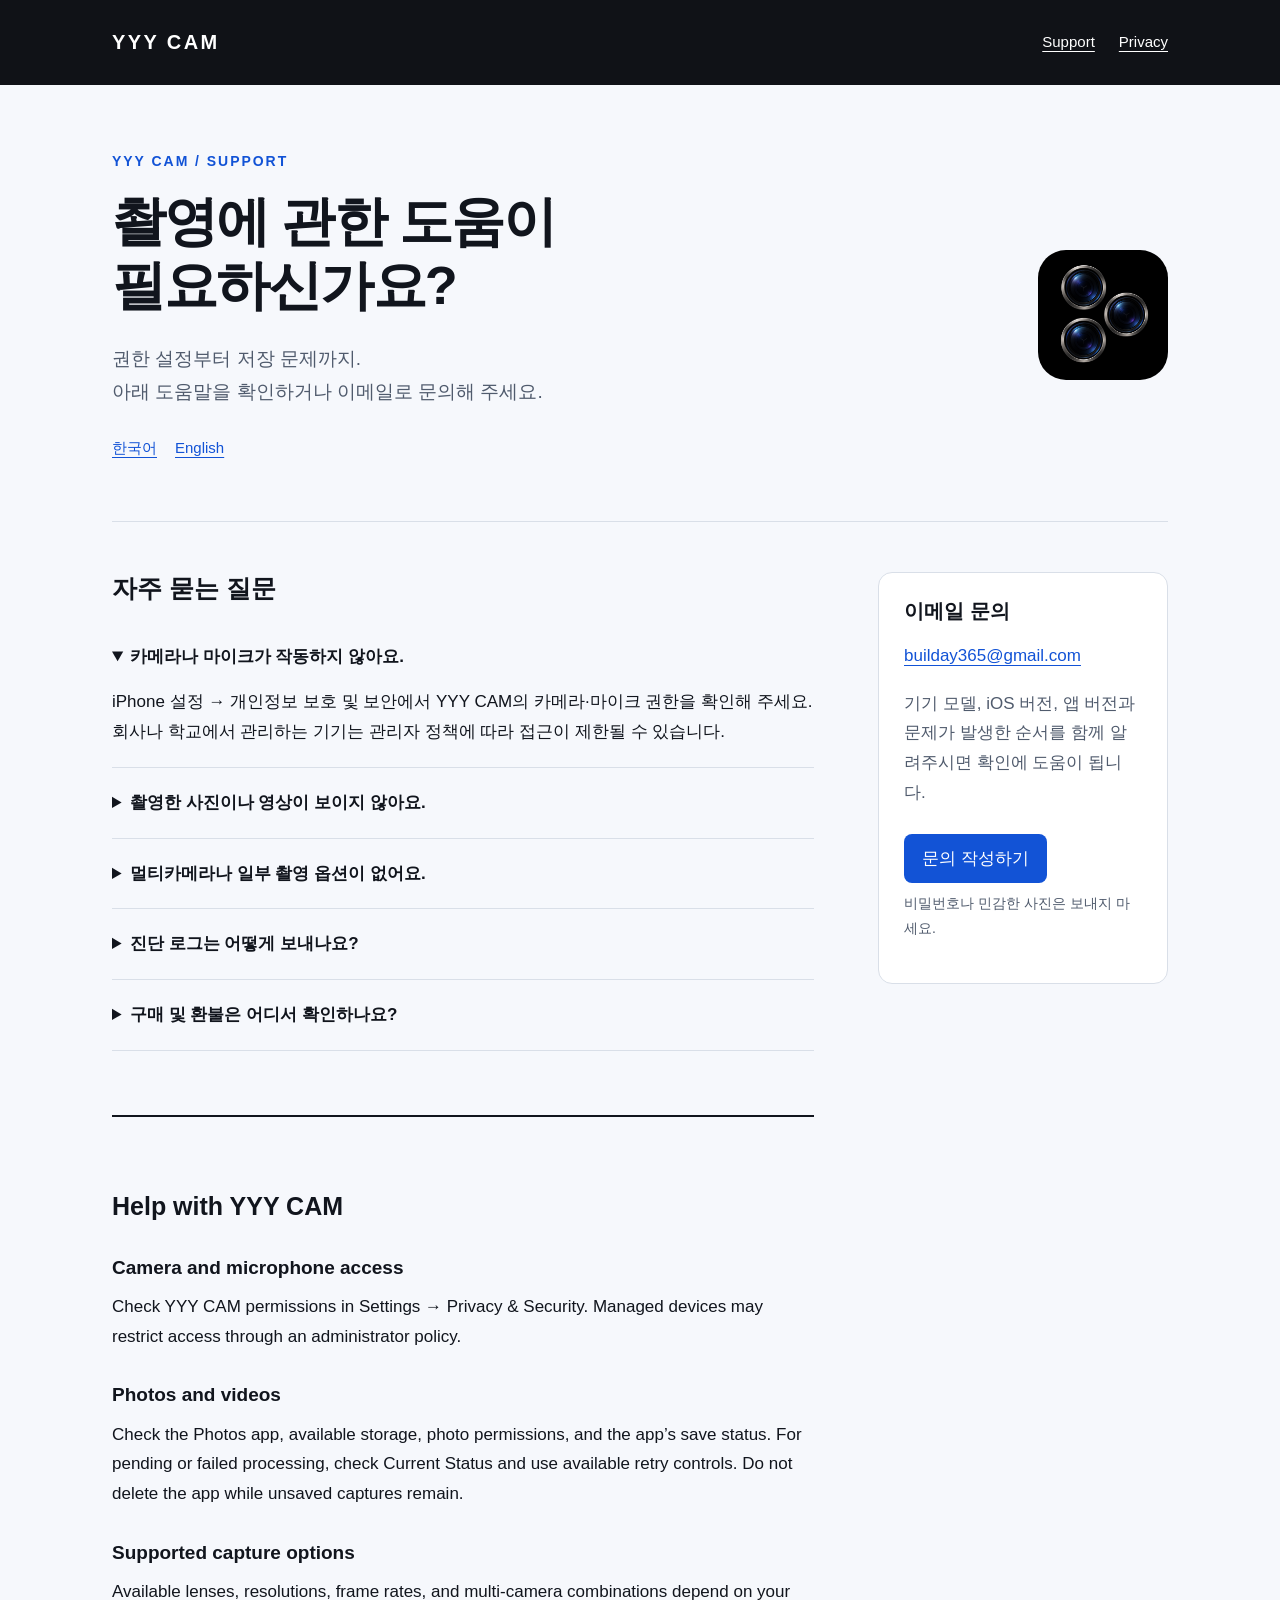
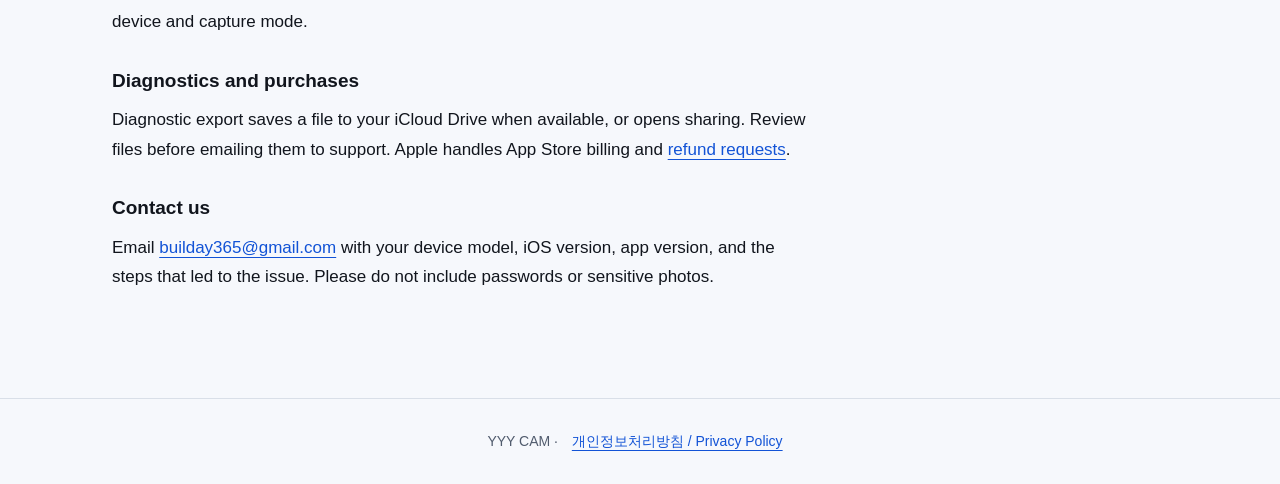
==== index.html @ 230d3377 "Publish YYY CAM support and privacy pages" ====
<!doctype html><html lang="ko"><head><meta charset="utf-8"><meta name="viewport" content="width=device-width,initial-scale=1"><title>YYY CAM — 고객지원 / Support</title><meta name="description" content="YYY CAM 고객지원, 촬영 및 권한 안내, 문의 연락처. YYY CAM support and contact information."><link rel="stylesheet" href="./style.css"><link rel="icon" href="./icon.png" type="image/png"></head><body><header><nav aria-label="주 메뉴"><a class="brand" href="./">YYY CAM</a><div class="links"><a href="./" aria-current="page">Support</a><a href="./privacy/">Privacy</a></div></nav></header><main><div class="intro"><div><div class="eyebrow">YYY CAM / SUPPORT</div><h1>촬영에 관한 도움이<br>필요하신가요?</h1><p class="lead">권한 설정부터 저장 문제까지.<br>아래 도움말을 확인하거나 이메일로 문의해 주세요.</p><div class="language"><a href="#ko">한국어</a><a href="#en" lang="en">English</a></div></div><img src="./icon.png" alt="YYY CAM 앱 아이콘" width="130" height="130"></div><div class="layout"><div><section id="ko"><h2>자주 묻는 질문</h2><details open><summary>카메라나 마이크가 작동하지 않아요.</summary><p>iPhone 설정 → 개인정보 보호 및 보안에서 YYY CAM의 카메라·마이크 권한을 확인해 주세요. 회사나 학교에서 관리하는 기기는 관리자 정책에 따라 접근이 제한될 수 있습니다.</p></details><details><summary>촬영한 사진이나 영상이 보이지 않아요.</summary><p>사진 앱의 최근 항목과 YYY CAM의 저장 상태를 확인해 주세요. 사진 접근 권한과 기기 저장 공간도 확인해 주세요. 처리 중이거나 저장에 실패한 항목이 있으면 앱의 Current Status에서 상태를 확인하고 제공되는 재시도를 사용해 주세요. 아직 저장되지 않은 항목이 있다면 앱을 삭제하지 마세요.</p></details><details><summary>멀티카메라나 일부 촬영 옵션이 없어요.</summary><p>렌즈 조합, 해상도, 프레임률 및 멀티카메라 기능은 기기와 선택한 촬영 모드에 따라 달라집니다. 앱에서 지원되는 조합을 선택해 주세요.</p></details><details><summary>진단 로그는 어떻게 보내나요?</summary><p>지원 담당자의 안내에 따라 앱의 진단 로그 내보내기를 사용할 수 있습니다. iCloud Drive를 사용할 수 있으면 사용자 계정의 iCloud Drive에 저장하며, 사용할 수 없으면 공유 화면이 표시됩니다. 보내기 전에 내용을 확인하고 필요한 파일만 이메일에 첨부해 주세요.</p></details><details><summary>구매 및 환불은 어디서 확인하나요?</summary><p>App Store 구매는 Apple이 처리합니다. 구매 내역 및 환불 요청은 <a href="https://reportaproblem.apple.com/">Apple 문제 신고</a>에서 확인하실 수 있습니다. 환불 가능 여부는 Apple이 결정합니다.</p></details></section><section id="en" class="english" lang="en"><h2>Help with YYY CAM</h2><h3>Camera and microphone access</h3><p>Check YYY CAM permissions in Settings → Privacy &amp; Security. Managed devices may restrict access through an administrator policy.</p><h3>Photos and videos</h3><p>Check the Photos app, available storage, photo permissions, and the app’s save status. For pending or failed processing, check Current Status and use available retry controls. Do not delete the app while unsaved captures remain.</p><h3>Supported capture options</h3><p>Available lenses, resolutions, frame rates, and multi-camera combinations depend on your device and capture mode.</p><h3>Diagnostics and purchases</h3><p>Diagnostic export saves a file to your iCloud Drive when available, or opens sharing. Review files before emailing them to support. Apple handles App Store billing and <a href="https://reportaproblem.apple.com/">refund requests</a>.</p><h3>Contact us</h3><p>Email <a href="mailto:builday365@gmail.com">builday365@gmail.com</a> with your device model, iOS version, app version, and the steps that led to the issue. Please do not include passwords or sensitive photos.</p></section></div><aside class="contact"><h2>이메일 문의</h2><p><a href="mailto:builday365@gmail.com">builday365@gmail.com</a></p><p class="muted">기기 모델, iOS 버전, 앱 버전과 문제가 발생한 순서를 함께 알려주시면 확인에 도움이 됩니다.</p><a class="button" href="mailto:builday365@gmail.com?subject=YYY%20CAM%20Support">문의 작성하기</a><p class="meta">비밀번호나 민감한 사진은 보내지 마세요.</p></aside></div></main><footer>YYY CAM · <a href="./privacy/">개인정보처리방침 / Privacy Policy</a></footer></body></html>
---- style.css ----
:root{color-scheme:light;--ink:#11151d;--muted:#505b6d;--line:#d9dfe8;--blue:#1253d6}*{box-sizing:border-box}html{scroll-behavior:smooth}body{margin:0;background:#f6f8fc;color:var(--ink);font:17px/1.75 -apple-system,BlinkMacSystemFont,"Segoe UI",sans-serif}a{color:var(--blue);text-underline-offset:4px}a:hover{text-decoration-thickness:2px}a:focus-visible,summary:focus-visible{outline:3px solid #437df1;outline-offset:5px}header{background:#101217;color:#fff}nav{max-width:1120px;margin:auto;padding:25px 32px;display:flex;align-items:center;justify-content:space-between;gap:24px;flex-wrap:wrap}nav a{color:inherit}nav .brand{font-size:20px;letter-spacing:.12em;font-weight:750;text-decoration:none}nav .links{display:flex;gap:24px;font-size:15px}main{max-width:1120px;margin:auto;padding:64px 32px 88px}.intro{display:grid;grid-template-columns:1fr auto;gap:36px;align-items:center;padding-bottom:40px;border-bottom:1px solid var(--line)}.intro img{width:130px;border-radius:28px}.eyebrow{font-size:14px;letter-spacing:.14em;color:var(--blue);font-weight:700}h1{font-size:clamp(32px,5vw,54px);line-height:1.2;letter-spacing:-.035em;margin:15px 0 24px}h2{font-size:25px;line-height:1.35;margin:38px 0 16px}h3{font-size:19px;margin:27px 0 8px}p{margin:0 0 18px}p.lead{max-width:660px;color:var(--muted);font-size:19px}.layout{display:grid;grid-template-columns:minmax(0,1fr) 290px;gap:64px;padding-top:12px}.contact{align-self:start;margin-top:38px;padding:25px;background:#fff;border:1px solid var(--line);border-radius:14px}.contact h2{margin-top:0;font-size:20px}.contact a{overflow-wrap:anywhere}.button{display:inline-block;padding:10px 18px;border-radius:8px;background:var(--blue);color:white;text-decoration:none;margin:8px 0}.muted,.meta{color:var(--muted)}.meta{font-size:14px}details{border-bottom:1px solid var(--line);padding:20px 0}summary{font-weight:650;cursor:pointer}details p{margin:16px 0 0}.language{display:inline-flex;gap:18px;margin:8px 0 20px;font-size:15px}.policy{max-width:800px}.policy section{scroll-margin-top:24px}.english{margin-top:64px;padding-top:35px;border-top:2px solid var(--ink)}ul{padding-left:24px}li{margin-bottom:8px}footer{border-top:1px solid var(--line);padding:30px 32px;text-align:center;font-size:14px;color:var(--muted)}footer a{margin:0 10px}@media(max-width:760px){nav{padding:20px}.links{gap:15px!important}main{padding:38px 22px 60px}.layout{grid-template-columns:1fr;gap:4px}.intro{gap:20px}.intro img{width:80px;border-radius:18px}.lead{font-size:17px!important}.contact{margin-top:25px}h1{font-size:36px}}@media(prefers-reduced-motion:reduce){html{scroll-behavior:auto}}
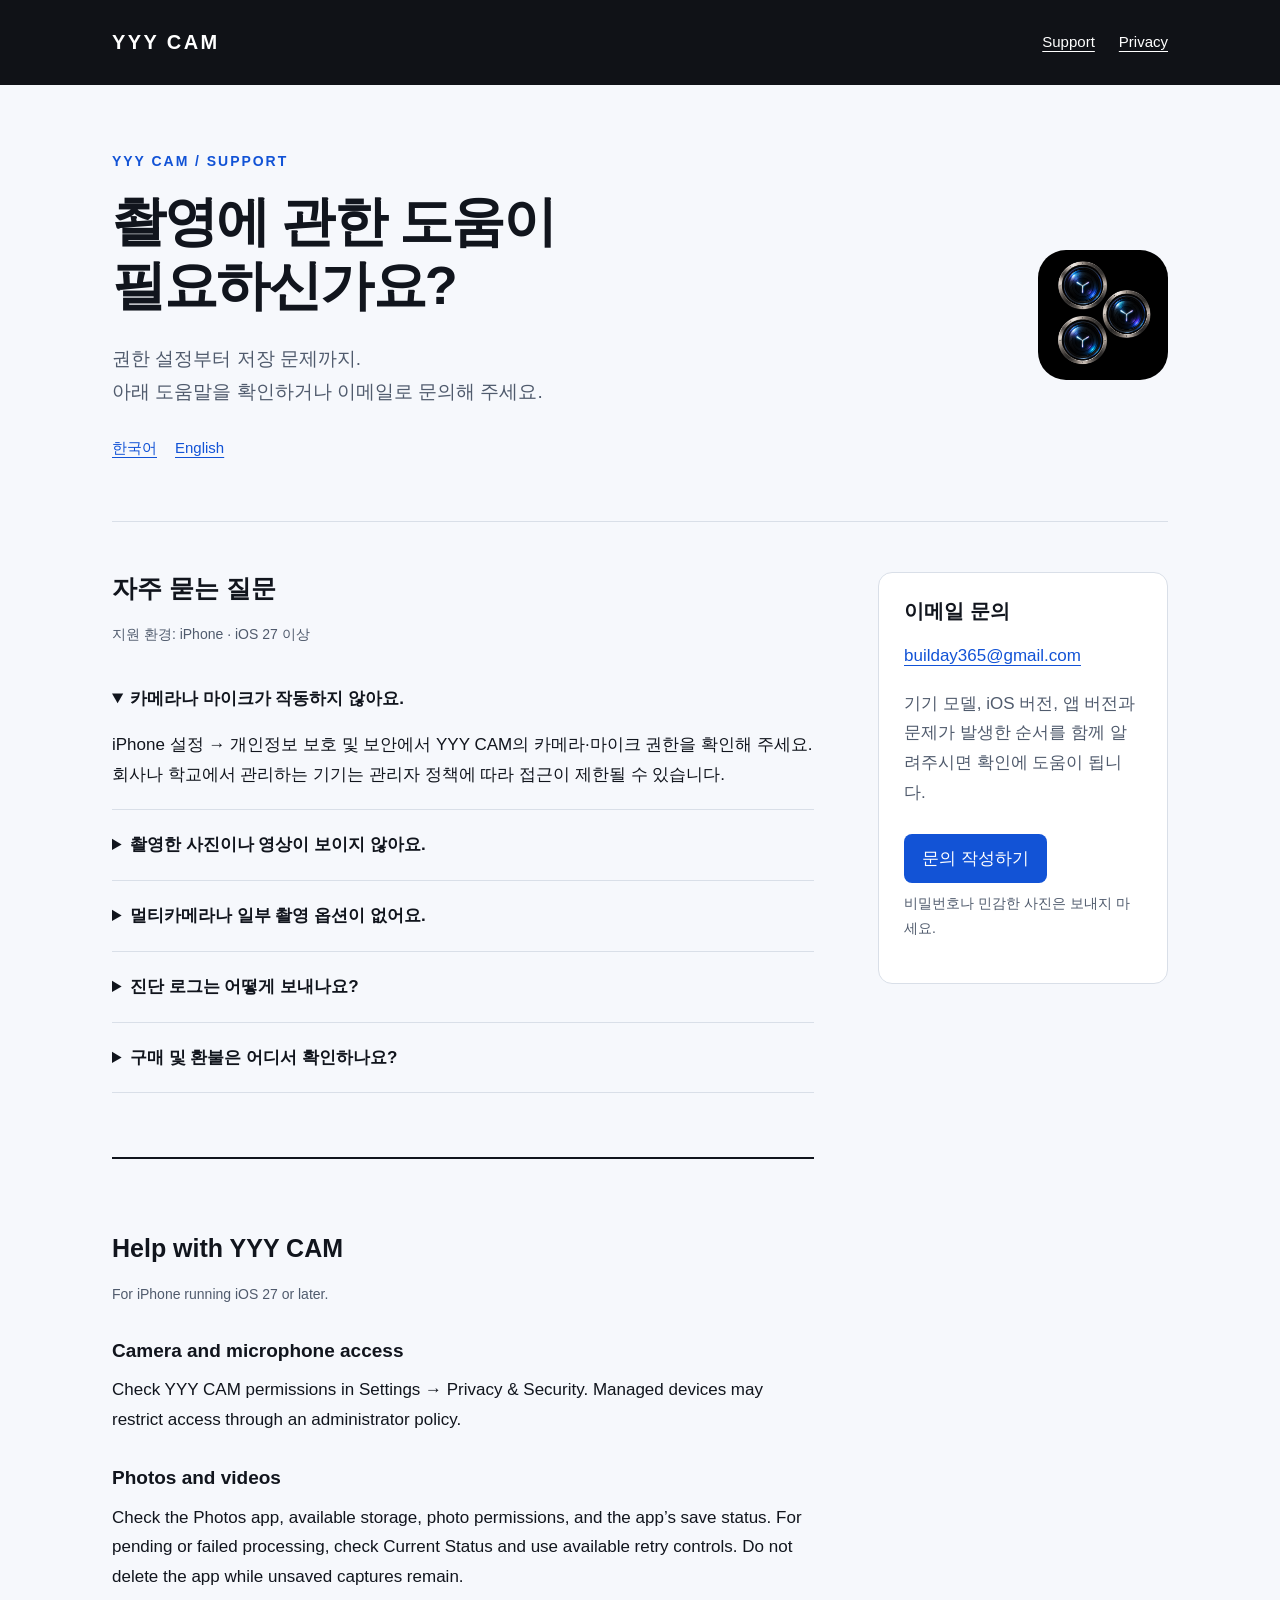
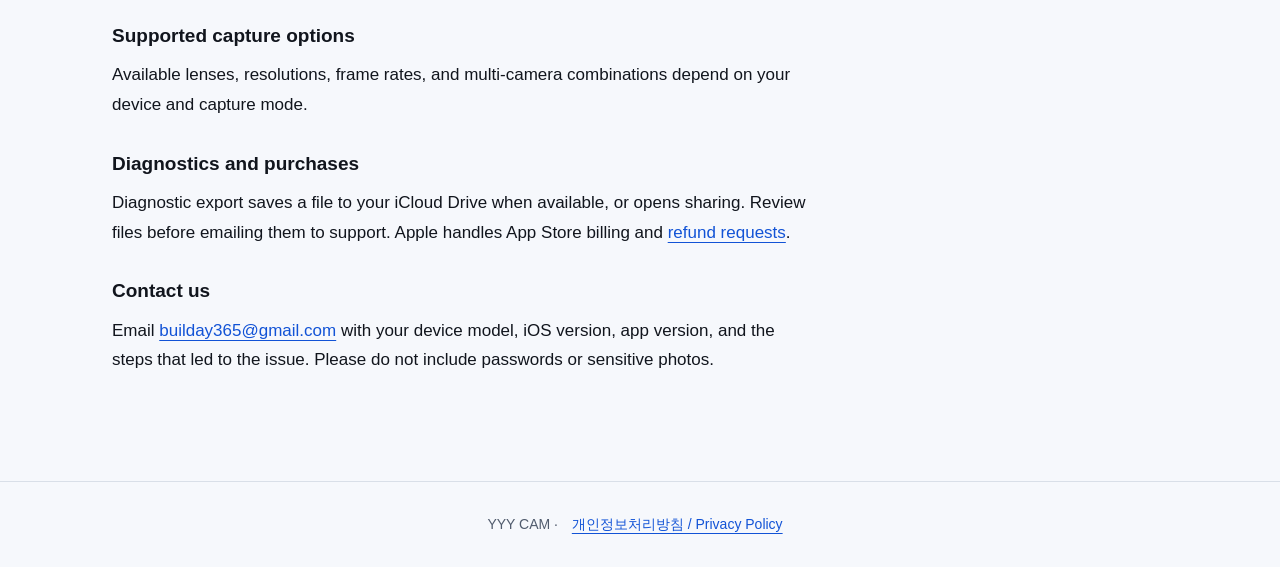
==== commit 817e09c9: "Refine optical icon and publish iPhone iOS 27 support requirements" ====
--- a/index.html
+++ b/index.html
@@ -1 +1 @@
-<!doctype html><html lang="ko"><head><meta charset="utf-8"><meta name="viewport" content="width=device-width,initial-scale=1"><title>YYY CAM — 고객지원 / Support</title><meta name="description" content="YYY CAM 고객지원, 촬영 및 권한 안내, 문의 연락처. YYY CAM support and contact information."><link rel="stylesheet" href="./style.css"><link rel="icon" href="./icon.png" type="image/png"></head><body><header><nav aria-label="주 메뉴"><a class="brand" href="./">YYY CAM</a><div class="links"><a href="./" aria-current="page">Support</a><a href="./privacy/">Privacy</a></div></nav></header><main><div class="intro"><div><div class="eyebrow">YYY CAM / SUPPORT</div><h1>촬영에 관한 도움이<br>필요하신가요?</h1><p class="lead">권한 설정부터 저장 문제까지.<br>아래 도움말을 확인하거나 이메일로 문의해 주세요.</p><div class="language"><a href="#ko">한국어</a><a href="#en" lang="en">English</a></div></div><img src="./icon.png" alt="YYY CAM 앱 아이콘" width="130" height="130"></div><div class="layout"><div><section id="ko"><h2>자주 묻는 질문</h2><details open><summary>카메라나 마이크가 작동하지 않아요.</summary><p>iPhone 설정 → 개인정보 보호 및 보안에서 YYY CAM의 카메라·마이크 권한을 확인해 주세요. 회사나 학교에서 관리하는 기기는 관리자 정책에 따라 접근이 제한될 수 있습니다.</p></details><details><summary>촬영한 사진이나 영상이 보이지 않아요.</summary><p>사진 앱의 최근 항목과 YYY CAM의 저장 상태를 확인해 주세요. 사진 접근 권한과 기기 저장 공간도 확인해 주세요. 처리 중이거나 저장에 실패한 항목이 있으면 앱의 Current Status에서 상태를 확인하고 제공되는 재시도를 사용해 주세요. 아직 저장되지 않은 항목이 있다면 앱을 삭제하지 마세요.</p></details><details><summary>멀티카메라나 일부 촬영 옵션이 없어요.</summary><p>렌즈 조합, 해상도, 프레임률 및 멀티카메라 기능은 기기와 선택한 촬영 모드에 따라 달라집니다. 앱에서 지원되는 조합을 선택해 주세요.</p></details><details><summary>진단 로그는 어떻게 보내나요?</summary><p>지원 담당자의 안내에 따라 앱의 진단 로그 내보내기를 사용할 수 있습니다. iCloud Drive를 사용할 수 있으면 사용자 계정의 iCloud Drive에 저장하며, 사용할 수 없으면 공유 화면이 표시됩니다. 보내기 전에 내용을 확인하고 필요한 파일만 이메일에 첨부해 주세요.</p></details><details><summary>구매 및 환불은 어디서 확인하나요?</summary><p>App Store 구매는 Apple이 처리합니다. 구매 내역 및 환불 요청은 <a href="https://reportaproblem.apple.com/">Apple 문제 신고</a>에서 확인하실 수 있습니다. 환불 가능 여부는 Apple이 결정합니다.</p></details></section><section id="en" class="english" lang="en"><h2>Help with YYY CAM</h2><h3>Camera and microphone access</h3><p>Check YYY CAM permissions in Settings → Privacy &amp; Security. Managed devices may restrict access through an administrator policy.</p><h3>Photos and videos</h3><p>Check the Photos app, available storage, photo permissions, and the app’s save status. For pending or failed processing, check Current Status and use available retry controls. Do not delete the app while unsaved captures remain.</p><h3>Supported capture options</h3><p>Available lenses, resolutions, frame rates, and multi-camera combinations depend on your device and capture mode.</p><h3>Diagnostics and purchases</h3><p>Diagnostic export saves a file to your iCloud Drive when available, or opens sharing. Review files before emailing them to support. Apple handles App Store billing and <a href="https://reportaproblem.apple.com/">refund requests</a>.</p><h3>Contact us</h3><p>Email <a href="mailto:builday365@gmail.com">builday365@gmail.com</a> with your device model, iOS version, app version, and the steps that led to the issue. Please do not include passwords or sensitive photos.</p></section></div><aside class="contact"><h2>이메일 문의</h2><p><a href="mailto:builday365@gmail.com">builday365@gmail.com</a></p><p class="muted">기기 모델, iOS 버전, 앱 버전과 문제가 발생한 순서를 함께 알려주시면 확인에 도움이 됩니다.</p><a class="button" href="mailto:builday365@gmail.com?subject=YYY%20CAM%20Support">문의 작성하기</a><p class="meta">비밀번호나 민감한 사진은 보내지 마세요.</p></aside></div></main><footer>YYY CAM · <a href="./privacy/">개인정보처리방침 / Privacy Policy</a></footer></body></html>
+<!doctype html><html lang="ko"><head><meta charset="utf-8"><meta name="viewport" content="width=device-width,initial-scale=1"><title>YYY CAM — 고객지원 / Support</title><meta name="description" content="YYY CAM 고객지원, 촬영 및 권한 안내, 문의 연락처. YYY CAM support and contact information."><link rel="stylesheet" href="./style.css"><link rel="icon" href="./icon.png" type="image/png"></head><body><header><nav aria-label="주 메뉴"><a class="brand" href="./">YYY CAM</a><div class="links"><a href="./" aria-current="page">Support</a><a href="./privacy/">Privacy</a></div></nav></header><main><div class="intro"><div><div class="eyebrow">YYY CAM / SUPPORT</div><h1>촬영에 관한 도움이<br>필요하신가요?</h1><p class="lead">권한 설정부터 저장 문제까지.<br>아래 도움말을 확인하거나 이메일로 문의해 주세요.</p><div class="language"><a href="#ko">한국어</a><a href="#en" lang="en">English</a></div></div><img src="./icon.png" alt="YYY CAM 앱 아이콘" width="130" height="130"></div><div class="layout"><div><section id="ko"><h2>자주 묻는 질문</h2><p class="meta">지원 환경: iPhone · iOS 27 이상</p><details open><summary>카메라나 마이크가 작동하지 않아요.</summary><p>iPhone 설정 → 개인정보 보호 및 보안에서 YYY CAM의 카메라·마이크 권한을 확인해 주세요. 회사나 학교에서 관리하는 기기는 관리자 정책에 따라 접근이 제한될 수 있습니다.</p></details><details><summary>촬영한 사진이나 영상이 보이지 않아요.</summary><p>사진 앱의 최근 항목과 YYY CAM의 저장 상태를 확인해 주세요. 사진 접근 권한과 기기 저장 공간도 확인해 주세요. 처리 중이거나 저장에 실패한 항목이 있으면 앱의 Current Status에서 상태를 확인하고 제공되는 재시도를 사용해 주세요. 아직 저장되지 않은 항목이 있다면 앱을 삭제하지 마세요.</p></details><details><summary>멀티카메라나 일부 촬영 옵션이 없어요.</summary><p>렌즈 조합, 해상도, 프레임률 및 멀티카메라 기능은 기기와 선택한 촬영 모드에 따라 달라집니다. 앱에서 지원되는 조합을 선택해 주세요.</p></details><details><summary>진단 로그는 어떻게 보내나요?</summary><p>지원 담당자의 안내에 따라 앱의 진단 로그 내보내기를 사용할 수 있습니다. iCloud Drive를 사용할 수 있으면 사용자 계정의 iCloud Drive에 저장하며, 사용할 수 없으면 공유 화면이 표시됩니다. 보내기 전에 내용을 확인하고 필요한 파일만 이메일에 첨부해 주세요.</p></details><details><summary>구매 및 환불은 어디서 확인하나요?</summary><p>App Store 구매는 Apple이 처리합니다. 구매 내역 및 환불 요청은 <a href="https://reportaproblem.apple.com/">Apple 문제 신고</a>에서 확인하실 수 있습니다. 환불 가능 여부는 Apple이 결정합니다.</p></details></section><section id="en" class="english" lang="en"><h2>Help with YYY CAM</h2><p class="meta">For iPhone running iOS 27 or later.</p><h3>Camera and microphone access</h3><p>Check YYY CAM permissions in Settings → Privacy &amp; Security. Managed devices may restrict access through an administrator policy.</p><h3>Photos and videos</h3><p>Check the Photos app, available storage, photo permissions, and the app’s save status. For pending or failed processing, check Current Status and use available retry controls. Do not delete the app while unsaved captures remain.</p><h3>Supported capture options</h3><p>Available lenses, resolutions, frame rates, and multi-camera combinations depend on your device and capture mode.</p><h3>Diagnostics and purchases</h3><p>Diagnostic export saves a file to your iCloud Drive when available, or opens sharing. Review files before emailing them to support. Apple handles App Store billing and <a href="https://reportaproblem.apple.com/">refund requests</a>.</p><h3>Contact us</h3><p>Email <a href="mailto:builday365@gmail.com">builday365@gmail.com</a> with your device model, iOS version, app version, and the steps that led to the issue. Please do not include passwords or sensitive photos.</p></section></div><aside class="contact"><h2>이메일 문의</h2><p><a href="mailto:builday365@gmail.com">builday365@gmail.com</a></p><p class="muted">기기 모델, iOS 버전, 앱 버전과 문제가 발생한 순서를 함께 알려주시면 확인에 도움이 됩니다.</p><a class="button" href="mailto:builday365@gmail.com?subject=YYY%20CAM%20Support">문의 작성하기</a><p class="meta">비밀번호나 민감한 사진은 보내지 마세요.</p></aside></div></main><footer>YYY CAM · <a href="./privacy/">개인정보처리방침 / Privacy Policy</a></footer></body></html>
